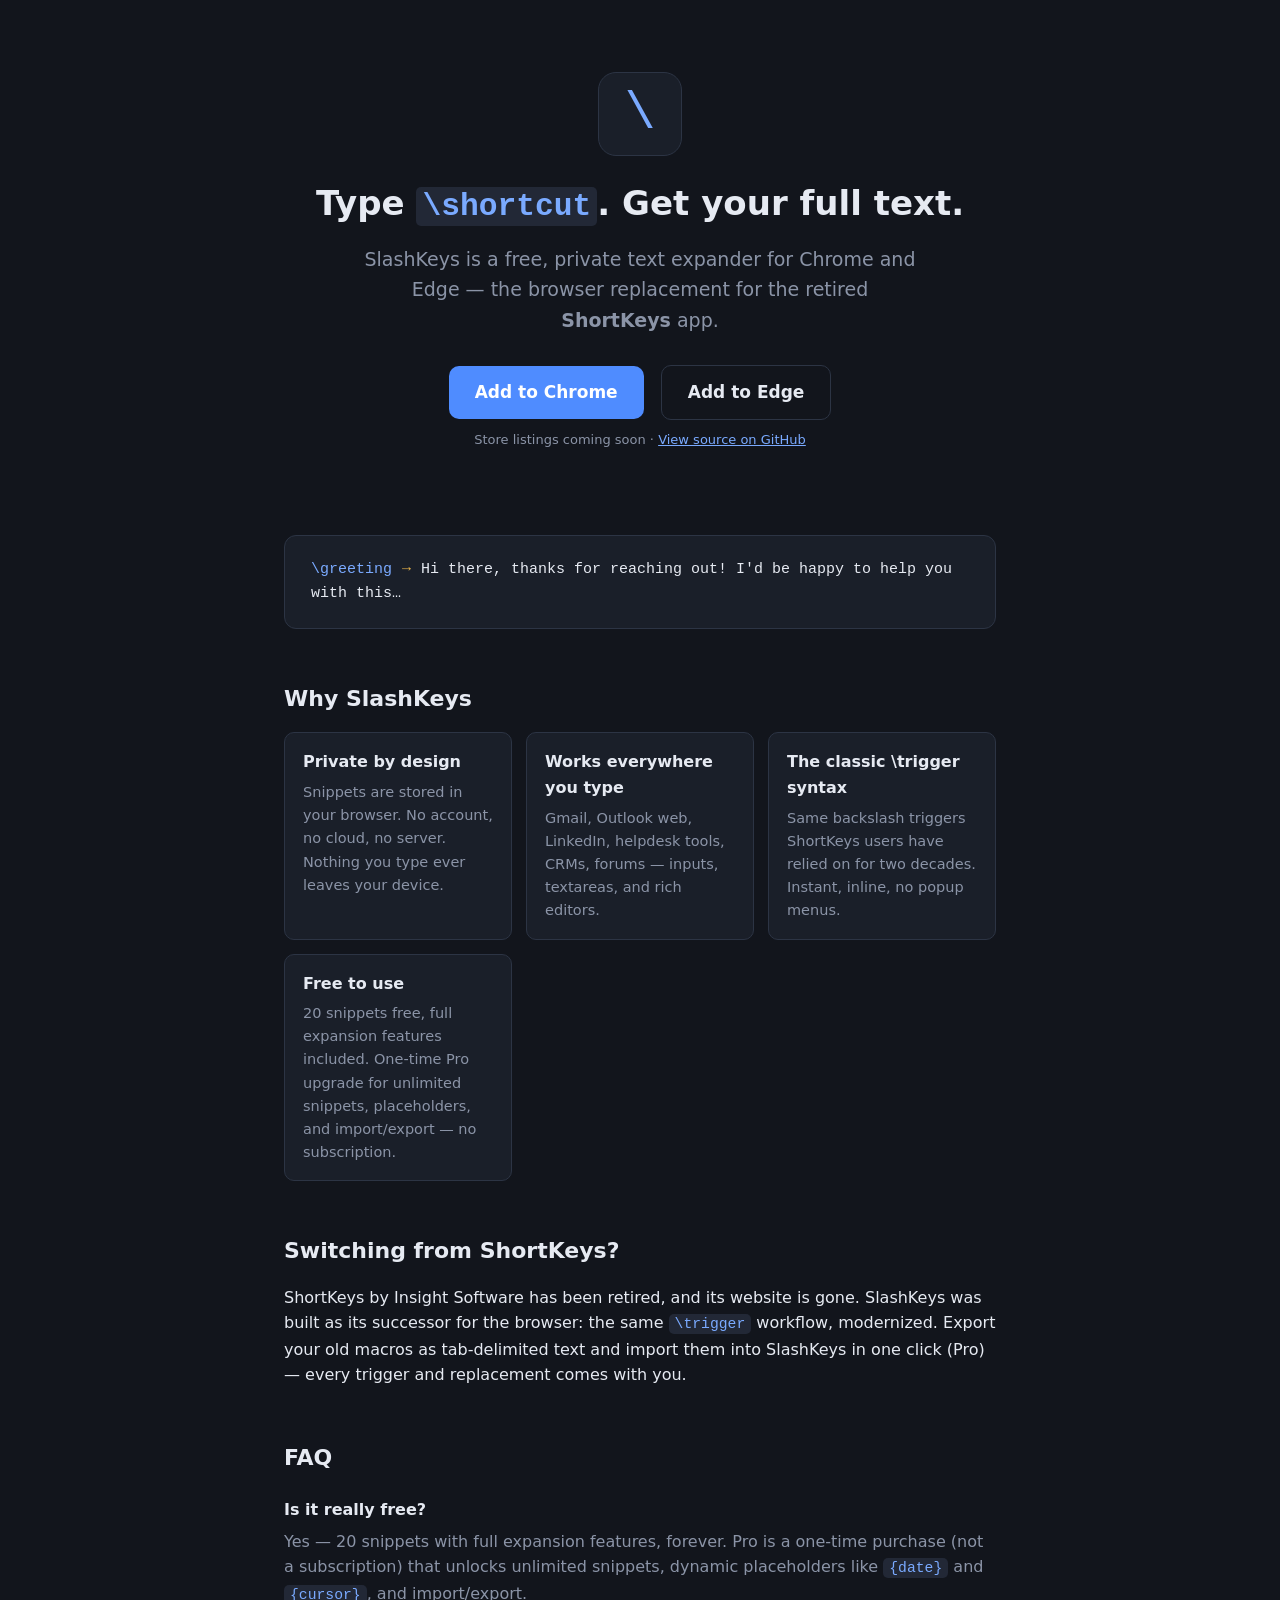
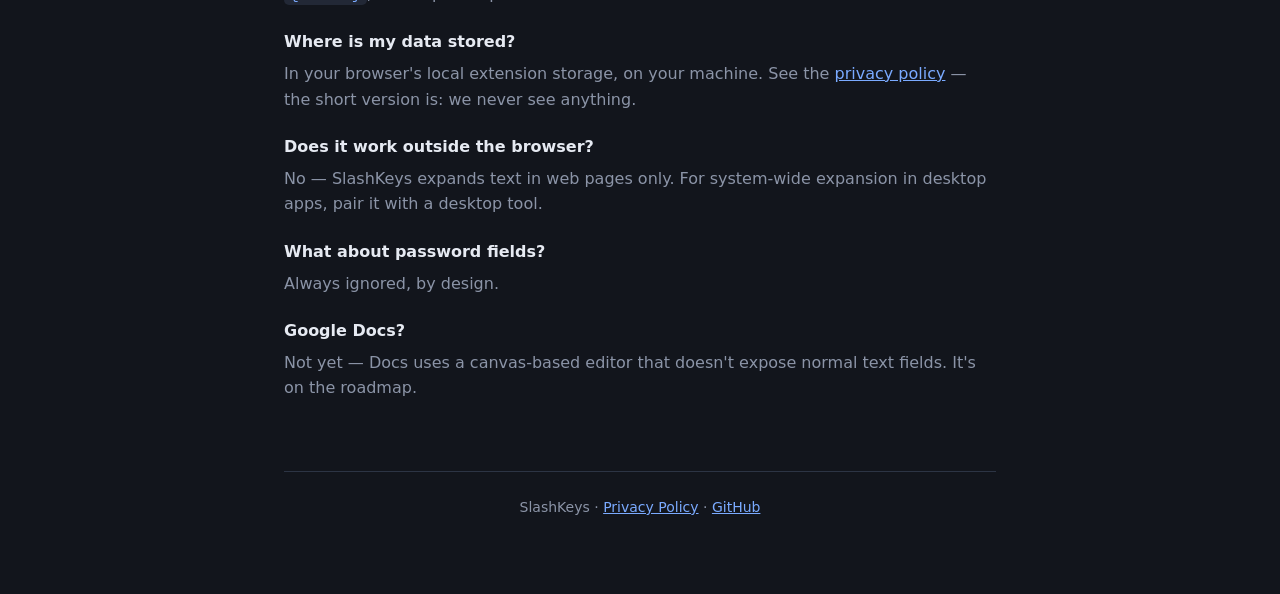
==== docs/index.html @ 685baf28 "Add landing page for GitHub Pages (ShortKeys-replacement SEO) Co-Authored-By: Claude Fable 5 <norepl" ====
<!DOCTYPE html>
<html lang="en">
<head>
  <meta charset="UTF-8">
  <meta name="viewport" content="width=device-width, initial-scale=1">
  <title>SlashKeys — Free Text Expander for Chrome &amp; Edge | The ShortKeys Replacement</title>
  <meta name="description" content="SlashKeys is a free, private text expander for Chrome and Edge — the replacement for the retired ShortKeys app. Type \shortcut and get your full text. No account, snippets never leave your device.">
  <style>
    :root {
      --bg: #12151c; --bg-raised: #1a1f29; --border: #2c3444;
      --text: #e6eaf2; --text-dim: #8b94a7;
      --accent: #4f8cff; --accent-lit: #7aaaff; --gold: #e8b44a;
      --mono: ui-monospace, 'Cascadia Code', Consolas, monospace;
    }
    * { box-sizing: border-box; }
    body { margin: 0; background: var(--bg); color: var(--text); font: 16px/1.6 system-ui, 'Segoe UI', sans-serif; }
    main { max-width: 760px; margin: 0 auto; padding: 0 24px 80px; }
    code { font-family: var(--mono); background: #222836; color: var(--accent-lit); padding: 2px 6px; border-radius: 5px; font-size: 0.92em; }
    a { color: var(--accent-lit); }

    .hero { text-align: center; padding: 72px 0 48px; }
    .hero .logo { font-family: var(--mono); font-size: 52px; color: var(--accent-lit); background: var(--bg-raised); border: 1px solid var(--border); border-radius: 18px; width: 84px; height: 84px; line-height: 84px; margin: 0 auto 20px; }
    h1 { font-size: 34px; margin: 0 0 12px; }
    .hero p.sub { color: var(--text-dim); font-size: 19px; max-width: 560px; margin: 0 auto 30px; }
    .cta { display: inline-block; background: var(--accent); color: #fff; text-decoration: none; padding: 13px 26px; border-radius: 10px; font-weight: 600; font-size: 17px; margin: 0 6px 10px; }
    .cta.ghost { background: transparent; border: 1px solid var(--border); color: var(--text); }
    .cta:hover { filter: brightness(1.12); }
    .soon { color: var(--text-dim); font-size: 13px; }

    .demo { background: var(--bg-raised); border: 1px solid var(--border); border-radius: 12px; padding: 22px 26px; font-family: var(--mono); font-size: 15px; margin: 36px 0; }
    .demo .typed { color: var(--accent-lit); }
    .demo .arrow { color: var(--gold); margin: 0 10px; }

    h2 { font-size: 22px; margin: 52px 0 16px; }
    .grid { display: grid; grid-template-columns: repeat(auto-fit, minmax(220px, 1fr)); gap: 14px; }
    .card { background: var(--bg-raised); border: 1px solid var(--border); border-radius: 10px; padding: 16px 18px; }
    .card b { display: block; margin-bottom: 6px; }
    .card p { margin: 0; color: var(--text-dim); font-size: 14.5px; }

    .faq dt { font-weight: 600; margin-top: 22px; }
    .faq dd { margin: 6px 0 0; color: var(--text-dim); }

    footer { border-top: 1px solid var(--border); margin-top: 70px; padding-top: 24px; color: var(--text-dim); font-size: 14px; text-align: center; }
  </style>
</head>
<body>
<main>
  <div class="hero">
    <div class="logo">\</div>
    <h1>Type <code>\shortcut</code>. Get your full text.</h1>
    <p class="sub">SlashKeys is a free, private text expander for Chrome and Edge —
      the browser replacement for the retired <b>ShortKeys</b> app.</p>
    <a class="cta" href="#" title="Coming soon">Add to Chrome</a>
    <a class="cta ghost" href="#" title="Coming soon">Add to Edge</a>
    <div class="soon">Store listings coming soon · <a href="https://github.com/JacobColburn/Slashkeys">View source on GitHub</a></div>
  </div>

  <div class="demo">
    <span class="typed">\greeting</span><span class="arrow">→</span>Hi there, thanks for reaching out! I'd be happy to help you with this…
  </div>

  <h2>Why SlashKeys</h2>
  <div class="grid">
    <div class="card"><b>Private by design</b><p>Snippets are stored in your browser. No account, no cloud, no server. Nothing you type ever leaves your device.</p></div>
    <div class="card"><b>Works everywhere you type</b><p>Gmail, Outlook web, LinkedIn, helpdesk tools, CRMs, forums — inputs, textareas, and rich editors.</p></div>
    <div class="card"><b>The classic \trigger syntax</b><p>Same backslash triggers ShortKeys users have relied on for two decades. Instant, inline, no popup menus.</p></div>
    <div class="card"><b>Free to use</b><p>20 snippets free, full expansion features included. One-time Pro upgrade for unlimited snippets, placeholders, and import/export — no subscription.</p></div>
  </div>

  <h2>Switching from ShortKeys?</h2>
  <p>ShortKeys by Insight Software has been retired, and its website is gone. SlashKeys was built
    as its successor for the browser: the same <code>\trigger</code> workflow, modernized.
    Export your old macros as tab-delimited text and import them into SlashKeys in one click (Pro) —
    every trigger and replacement comes with you.</p>

  <h2>FAQ</h2>
  <dl class="faq">
    <dt>Is it really free?</dt>
    <dd>Yes — 20 snippets with full expansion features, forever. Pro is a one-time purchase (not a subscription) that unlocks unlimited snippets, dynamic placeholders like <code>{date}</code> and <code>{cursor}</code>, and import/export.</dd>
    <dt>Where is my data stored?</dt>
    <dd>In your browser's local extension storage, on your machine. See the <a href="privacy">privacy policy</a> — the short version is: we never see anything.</dd>
    <dt>Does it work outside the browser?</dt>
    <dd>No — SlashKeys expands text in web pages only. For system-wide expansion in desktop apps, pair it with a desktop tool.</dd>
    <dt>What about password fields?</dt>
    <dd>Always ignored, by design.</dd>
    <dt>Google Docs?</dt>
    <dd>Not yet — Docs uses a canvas-based editor that doesn't expose normal text fields. It's on the roadmap.</dd>
  </dl>

  <footer>
    SlashKeys · <a href="privacy">Privacy Policy</a> · <a href="https://github.com/JacobColburn/Slashkeys">GitHub</a>
  </footer>
</main>
</body>
</html>
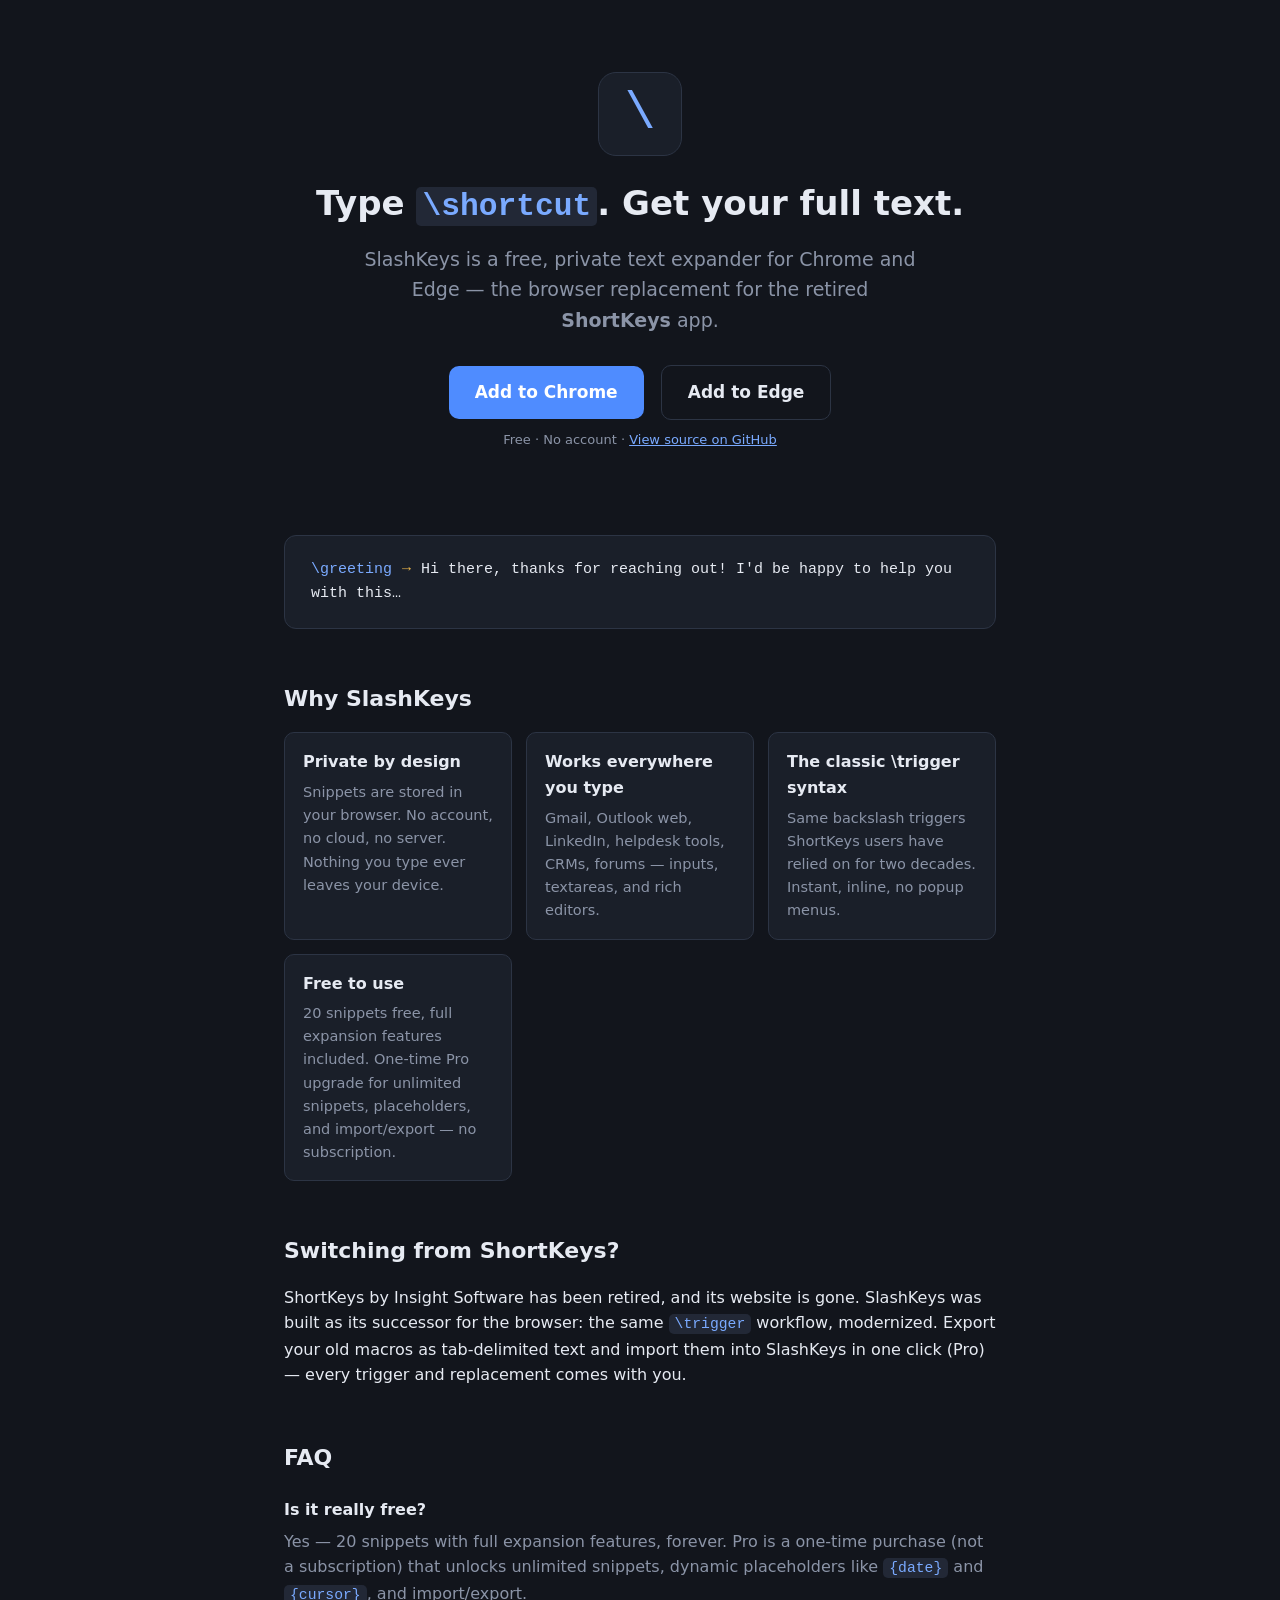
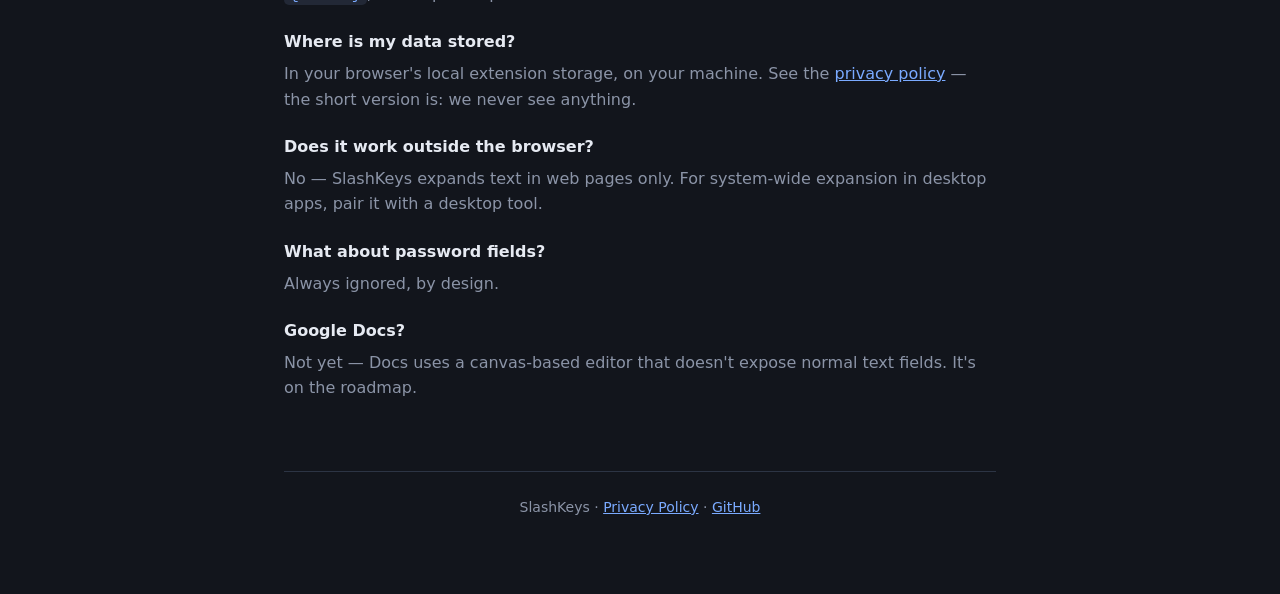
==== commit 8abe9076: "Landing page: live Chrome Web Store install link Co-Authored-By: Claude Fable 5 <noreply@anthropic.c" ====
--- a/docs/index.html
+++ b/docs/index.html
@@ -50,9 +50,9 @@
     <h1>Type <code>\shortcut</code>. Get your full text.</h1>
     <p class="sub">SlashKeys is a free, private text expander for Chrome and Edge —
       the browser replacement for the retired <b>ShortKeys</b> app.</p>
-    <a class="cta" href="#" title="Coming soon">Add to Chrome</a>
-    <a class="cta ghost" href="#" title="Coming soon">Add to Edge</a>
-    <div class="soon">Store listings coming soon · <a href="https://github.com/JacobColburn/Slashkeys">View source on GitHub</a></div>
+    <a class="cta" href="https://chromewebstore.google.com/detail/slashkeys-%E2%80%94-text-expander/ehenddhjfehdlphhgoibgibfcamnjkbb">Add to Chrome</a>
+    <a class="cta ghost" href="https://microsoftedge.microsoft.com/addons/search/SlashKeys">Add to Edge</a>
+    <div class="soon">Free · No account · <a href="https://github.com/JacobColburn/Slashkeys">View source on GitHub</a></div>
   </div>
 
   <div class="demo">
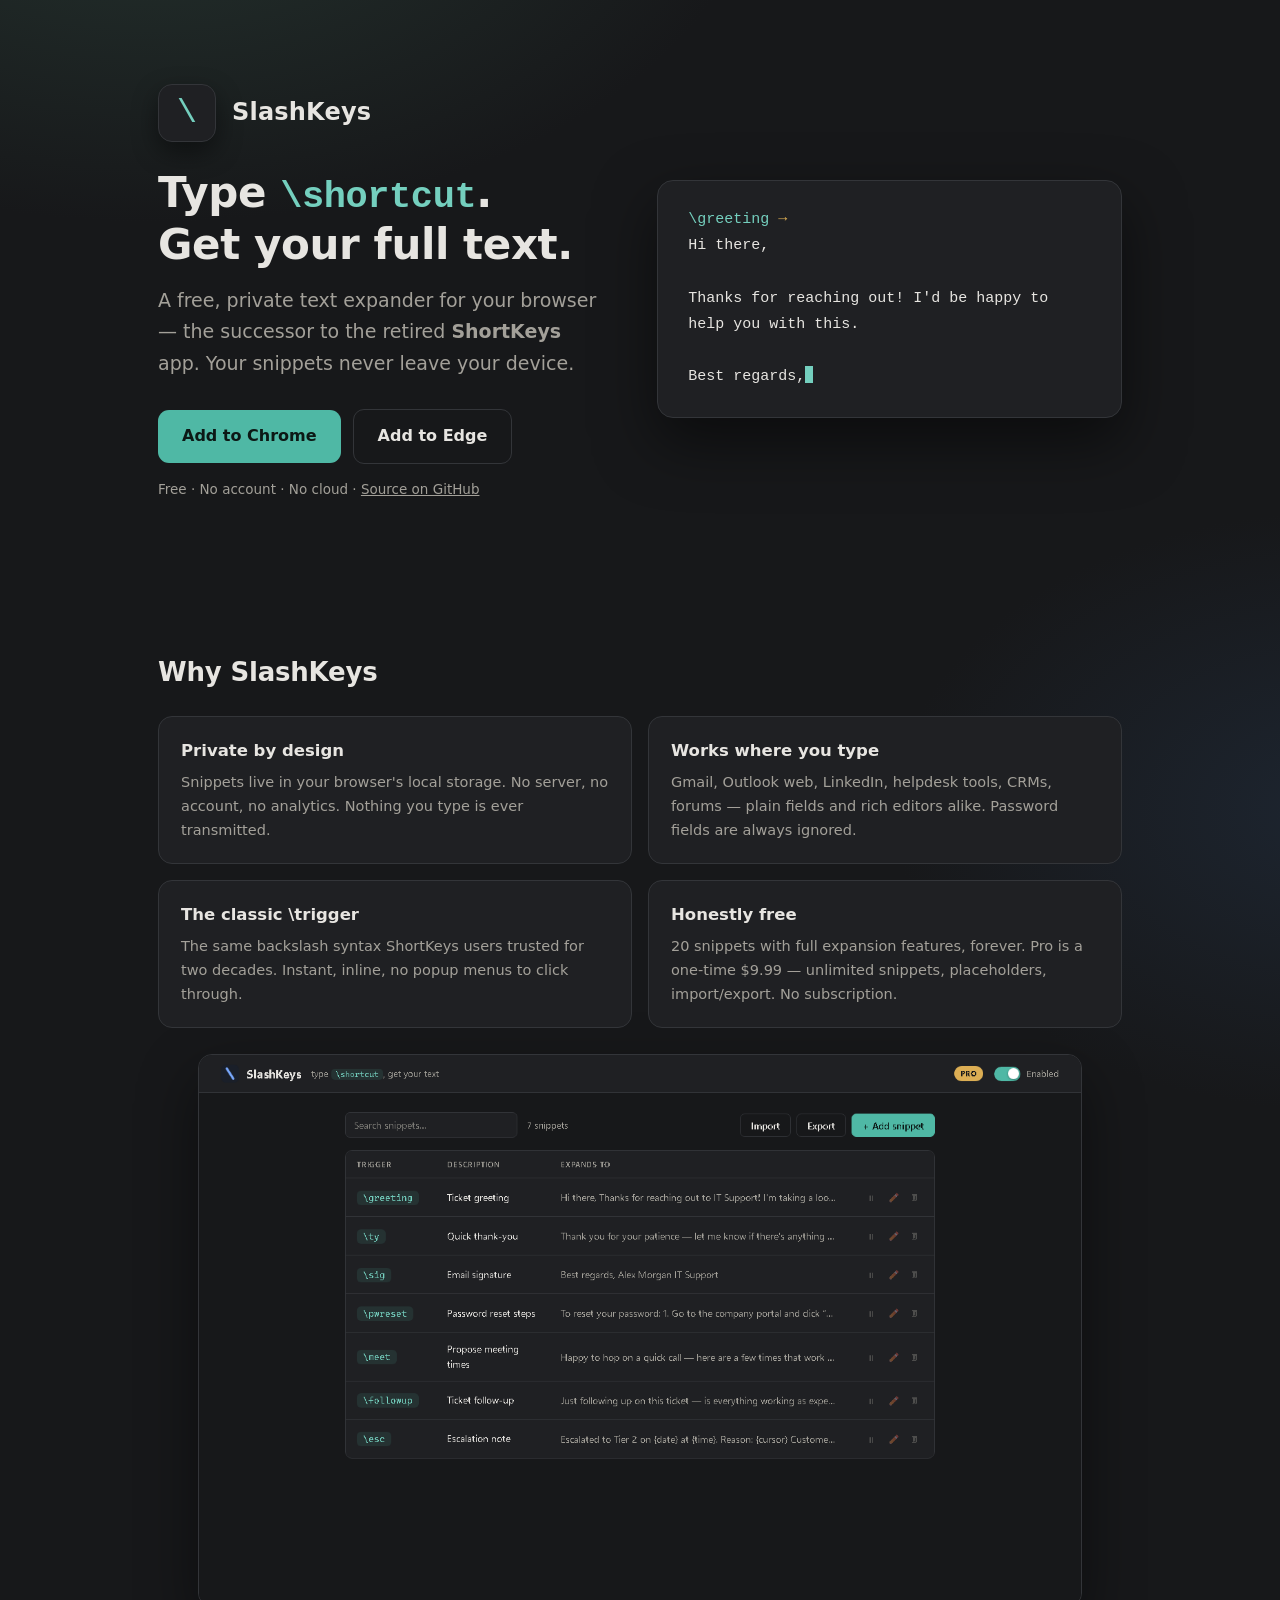
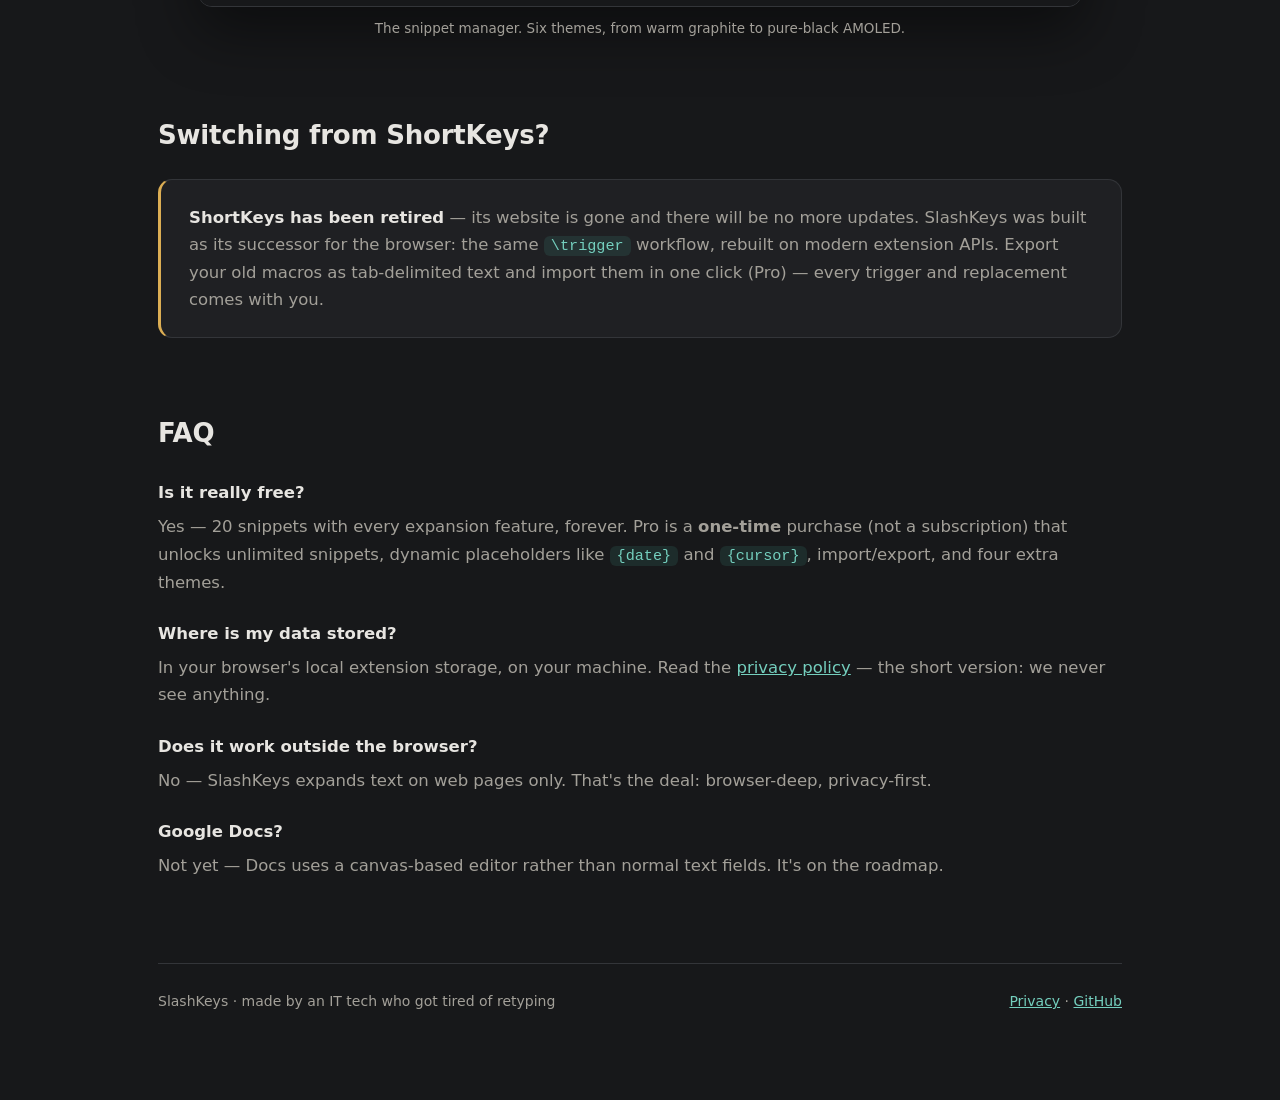
==== commit 8a33997e: "Landing page overhaul: SlashKeys graphite+teal identity, product screenshot, live demo card Co-Autho" ====
--- a/docs/index.html
+++ b/docs/index.html
@@ -5,90 +5,164 @@
   <meta name="viewport" content="width=device-width, initial-scale=1">
   <title>SlashKeys — Free Text Expander for Chrome &amp; Edge | The ShortKeys Replacement</title>
   <meta name="description" content="SlashKeys is a free, private text expander for Chrome and Edge — the replacement for the retired ShortKeys app. Type \shortcut and get your full text. No account, snippets never leave your device.">
+  <meta property="og:title" content="SlashKeys — Type \shortcut, get your full text">
+  <meta property="og:description" content="Free, private text expander for Chrome & Edge. No account, no cloud — the ShortKeys replacement.">
   <style>
     :root {
-      --bg: #12151c; --bg-raised: #1a1f29; --border: #2c3444;
-      --text: #e6eaf2; --text-dim: #8b94a7;
-      --accent: #4f8cff; --accent-lit: #7aaaff; --gold: #e8b44a;
-      --mono: ui-monospace, 'Cascadia Code', Consolas, monospace;
+      --bg: #17181a; --raised: #1f2023; --hover: #28292d; --border: #333539;
+      --text: #e7e5e1; --dim: #a3a099;
+      --accent: #4fb8a5; --accent-lit: #74cfbe; --accent-soft: rgba(79, 184, 165, 0.12);
+      --gold: #dcae54;
+      --mono: ui-monospace, "Cascadia Code", Consolas, monospace;
     }
     * { box-sizing: border-box; }
-    body { margin: 0; background: var(--bg); color: var(--text); font: 16px/1.6 system-ui, 'Segoe UI', sans-serif; }
-    main { max-width: 760px; margin: 0 auto; padding: 0 24px 80px; }
-    code { font-family: var(--mono); background: #222836; color: var(--accent-lit); padding: 2px 6px; border-radius: 5px; font-size: 0.92em; }
+    html { scroll-behavior: smooth; }
+    body {
+      margin: 0;
+      background:
+        radial-gradient(1100px 650px at 12% -5%, #24322e 0%, transparent 55%),
+        radial-gradient(900px 600px at 105% 30%, #1d2530 0%, transparent 50%),
+        var(--bg);
+      color: var(--text);
+      font: 16.5px/1.65 "Segoe UI Variable Text", "Segoe UI", system-ui, sans-serif;
+      -webkit-font-smoothing: antialiased;
+    }
+    main { max-width: 1020px; margin: 0 auto; padding: 0 28px 90px; }
+    code {
+      font-family: var(--mono); background: var(--accent-soft); color: var(--accent-lit);
+      padding: 1px 7px; border-radius: 6px; font-size: 0.92em;
+    }
     a { color: var(--accent-lit); }
 
-    .hero { text-align: center; padding: 72px 0 48px; }
-    .hero .logo { font-family: var(--mono); font-size: 52px; color: var(--accent-lit); background: var(--bg-raised); border: 1px solid var(--border); border-radius: 18px; width: 84px; height: 84px; line-height: 84px; margin: 0 auto 20px; }
-    h1 { font-size: 34px; margin: 0 0 12px; }
-    .hero p.sub { color: var(--text-dim); font-size: 19px; max-width: 560px; margin: 0 auto 30px; }
-    .cta { display: inline-block; background: var(--accent); color: #fff; text-decoration: none; padding: 13px 26px; border-radius: 10px; font-weight: 600; font-size: 17px; margin: 0 6px 10px; }
-    .cta.ghost { background: transparent; border: 1px solid var(--border); color: var(--text); }
-    .cta:hover { filter: brightness(1.12); }
-    .soon { color: var(--text-dim); font-size: 13px; }
+    /* Hero */
+    .hero { display: flex; align-items: center; gap: 56px; padding: 84px 0 64px; flex-wrap: wrap; }
+    .hero-left { flex: 1.1; min-width: 320px; }
+    .brand { display: flex; align-items: center; gap: 16px; margin-bottom: 26px; }
+    .mark {
+      font: 400 34px/1 var(--mono); color: var(--accent-lit);
+      background: var(--raised); border: 1px solid var(--border); border-radius: 14px;
+      width: 58px; height: 58px; display: flex; align-items: center; justify-content: center;
+      box-shadow: 0 10px 26px rgba(0,0,0,.45);
+    }
+    .brand span { font-size: 24px; font-weight: 700; letter-spacing: 0.2px; }
+    h1 { font-size: 42px; line-height: 1.18; margin: 0 0 16px; letter-spacing: -0.4px; }
+    h1 em { font-style: normal; color: var(--accent-lit); font-family: var(--mono); font-size: 0.88em; }
+    .sub { color: var(--dim); font-size: 19px; margin: 0 0 30px; max-width: 460px; }
+    .ctas { display: flex; gap: 12px; flex-wrap: wrap; align-items: center; }
+    .cta {
+      display: inline-block; text-decoration: none; font-weight: 600; font-size: 16px;
+      padding: 13px 24px; border-radius: 11px; transition: filter .12s, transform .08s;
+    }
+    .cta:active { transform: translateY(1px); }
+    .cta.chrome { background: var(--accent); color: #0c1815; }
+    .cta.edge { background: transparent; color: var(--text); border: 1px solid var(--border); }
+    .cta:hover { filter: brightness(1.1); }
+    .under-cta { color: var(--dim); font-size: 13.5px; margin-top: 14px; }
+    .under-cta a { color: var(--dim); }
 
-    .demo { background: var(--bg-raised); border: 1px solid var(--border); border-radius: 12px; padding: 22px 26px; font-family: var(--mono); font-size: 15px; margin: 36px 0; }
+    /* Demo card */
+    .demo {
+      flex: 1; min-width: 320px;
+      background: var(--raised); border: 1px solid var(--border); border-radius: 16px;
+      padding: 26px 30px; font: 15px/1.75 var(--mono); color: var(--dim);
+      box-shadow: 0 24px 60px rgba(0,0,0,.5);
+    }
     .demo .typed { color: var(--accent-lit); }
-    .demo .arrow { color: var(--gold); margin: 0 10px; }
+    .demo .arrow { color: var(--gold); }
+    .demo .out { color: var(--text); }
+    .demo .caret { display: inline-block; width: 8px; height: 17px; background: var(--accent-lit); vertical-align: -3px; animation: blink 1.1s steps(1) infinite; }
+    @keyframes blink { 50% { opacity: 0; } }
 
-    h2 { font-size: 22px; margin: 52px 0 16px; }
-    .grid { display: grid; grid-template-columns: repeat(auto-fit, minmax(220px, 1fr)); gap: 14px; }
-    .card { background: var(--bg-raised); border: 1px solid var(--border); border-radius: 10px; padding: 16px 18px; }
-    .card b { display: block; margin-bottom: 6px; }
-    .card p { margin: 0; color: var(--text-dim); font-size: 14.5px; }
+    /* Sections */
+    h2 { font-size: 26px; margin: 74px 0 22px; letter-spacing: -0.2px; }
+    .grid { display: grid; grid-template-columns: 1fr; gap: 16px; }
+    @media (min-width: 720px) { .grid { grid-template-columns: 1fr 1fr; } }
+    .card {
+      background: var(--raised); border: 1px solid var(--border); border-radius: 14px;
+      padding: 20px 22px;
+    }
+    .card b { display: block; margin-bottom: 7px; font-size: 16.5px; }
+    .card p { margin: 0; color: var(--dim); font-size: 14.5px; }
 
-    .faq dt { font-weight: 600; margin-top: 22px; }
-    .faq dd { margin: 6px 0 0; color: var(--text-dim); }
+    .shot { margin-top: 26px; }
+    .shot img {
+      width: 100%; border-radius: 14px; border: 1px solid var(--border);
+      box-shadow: 0 24px 60px rgba(0,0,0,.45); display: block;
+    }
+    .shot figcaption { color: var(--dim); font-size: 13.5px; margin-top: 10px; text-align: center; }
 
-    footer { border-top: 1px solid var(--border); margin-top: 70px; padding-top: 24px; color: var(--text-dim); font-size: 14px; text-align: center; }
+    .migrate {
+      background: var(--raised); border: 1px solid var(--border); border-left: 3px solid var(--gold);
+      border-radius: 14px; padding: 24px 28px; color: var(--dim);
+    }
+    .migrate b { color: var(--text); }
+
+    .faq dt { font-weight: 650; margin-top: 24px; font-size: 16.5px; }
+    .faq dd { margin: 7px 0 0; color: var(--dim); }
+
+    footer {
+      border-top: 1px solid var(--border); margin-top: 84px; padding-top: 26px;
+      color: var(--dim); font-size: 14px; display: flex; justify-content: space-between;
+      flex-wrap: wrap; gap: 10px;
+    }
   </style>
 </head>
 <body>
 <main>
   <div class="hero">
-    <div class="logo">\</div>
-    <h1>Type <code>\shortcut</code>. Get your full text.</h1>
-    <p class="sub">SlashKeys is a free, private text expander for Chrome and Edge —
-      the browser replacement for the retired <b>ShortKeys</b> app.</p>
-    <a class="cta" href="https://chromewebstore.google.com/detail/slashkeys-%E2%80%94-text-expander/ehenddhjfehdlphhgoibgibfcamnjkbb">Add to Chrome</a>
-    <a class="cta ghost" href="https://microsoftedge.microsoft.com/addons/search/SlashKeys">Add to Edge</a>
-    <div class="soon">Free · No account · <a href="https://github.com/JacobColburn/Slashkeys">View source on GitHub</a></div>
-  </div>
-
-  <div class="demo">
-    <span class="typed">\greeting</span><span class="arrow">→</span>Hi there, thanks for reaching out! I'd be happy to help you with this…
+    <div class="hero-left">
+      <div class="brand"><div class="mark">\</div><span>SlashKeys</span></div>
+      <h1>Type <em>\shortcut</em>.<br>Get your full text.</h1>
+      <p class="sub">A free, private text expander for your browser — the successor to the
+        retired <b>ShortKeys</b> app. Your snippets never leave your device.</p>
+      <div class="ctas">
+        <a class="cta chrome" href="https://chromewebstore.google.com/detail/slashkeys-%E2%80%94-text-expander/ehenddhjfehdlphhgoibgibfcamnjkbb">Add to Chrome</a>
+        <a class="cta edge" href="https://microsoftedge.microsoft.com/addons/detail/impfdopgfkjlicaiphfcaaiamfhcbfee">Add to Edge</a>
+      </div>
+      <p class="under-cta">Free · No account · No cloud · <a href="https://github.com/JacobColburn/Slashkeys">Source on GitHub</a></p>
+    </div>
+    <div class="demo">
+      <div><span class="typed">\greeting</span> <span class="arrow">→</span></div>
+      <div class="out">Hi there,<br><br>Thanks for reaching out! I'd be happy to help you with this.<br><br>Best regards,<span class="caret"></span></div>
+    </div>
   </div>
 
   <h2>Why SlashKeys</h2>
   <div class="grid">
-    <div class="card"><b>Private by design</b><p>Snippets are stored in your browser. No account, no cloud, no server. Nothing you type ever leaves your device.</p></div>
-    <div class="card"><b>Works everywhere you type</b><p>Gmail, Outlook web, LinkedIn, helpdesk tools, CRMs, forums — inputs, textareas, and rich editors.</p></div>
-    <div class="card"><b>The classic \trigger syntax</b><p>Same backslash triggers ShortKeys users have relied on for two decades. Instant, inline, no popup menus.</p></div>
-    <div class="card"><b>Free to use</b><p>20 snippets free, full expansion features included. One-time Pro upgrade for unlimited snippets, placeholders, and import/export — no subscription.</p></div>
+    <div class="card"><b>Private by design</b><p>Snippets live in your browser's local storage. No server, no account, no analytics. Nothing you type is ever transmitted.</p></div>
+    <div class="card"><b>Works where you type</b><p>Gmail, Outlook web, LinkedIn, helpdesk tools, CRMs, forums — plain fields and rich editors alike. Password fields are always ignored.</p></div>
+    <div class="card"><b>The classic \trigger</b><p>The same backslash syntax ShortKeys users trusted for two decades. Instant, inline, no popup menus to click through.</p></div>
+    <div class="card"><b>Honestly free</b><p>20 snippets with full expansion features, forever. Pro is a one-time $9.99 — unlimited snippets, placeholders, import/export. No subscription.</p></div>
   </div>
 
+  <figure class="shot">
+    <img src="screenshot-manager.png" alt="SlashKeys snippet manager — dark theme" loading="lazy">
+    <figcaption>The snippet manager. Six themes, from warm graphite to pure-black AMOLED.</figcaption>
+  </figure>
+
   <h2>Switching from ShortKeys?</h2>
-  <p>ShortKeys by Insight Software has been retired, and its website is gone. SlashKeys was built
-    as its successor for the browser: the same <code>\trigger</code> workflow, modernized.
-    Export your old macros as tab-delimited text and import them into SlashKeys in one click (Pro) —
-    every trigger and replacement comes with you.</p>
+  <div class="migrate">
+    <b>ShortKeys has been retired</b> — its website is gone and there will be no more updates.
+    SlashKeys was built as its successor for the browser: the same <code>\trigger</code> workflow,
+    rebuilt on modern extension APIs. Export your old macros as tab-delimited text and import them
+    in one click (Pro) — every trigger and replacement comes with you.
+  </div>
 
   <h2>FAQ</h2>
   <dl class="faq">
     <dt>Is it really free?</dt>
-    <dd>Yes — 20 snippets with full expansion features, forever. Pro is a one-time purchase (not a subscription) that unlocks unlimited snippets, dynamic placeholders like <code>{date}</code> and <code>{cursor}</code>, and import/export.</dd>
+    <dd>Yes — 20 snippets with every expansion feature, forever. Pro is a <b>one-time</b> purchase (not a subscription) that unlocks unlimited snippets, dynamic placeholders like <code>{date}</code> and <code>{cursor}</code>, import/export, and four extra themes.</dd>
     <dt>Where is my data stored?</dt>
-    <dd>In your browser's local extension storage, on your machine. See the <a href="privacy">privacy policy</a> — the short version is: we never see anything.</dd>
+    <dd>In your browser's local extension storage, on your machine. Read the <a href="privacy">privacy policy</a> — the short version: we never see anything.</dd>
     <dt>Does it work outside the browser?</dt>
-    <dd>No — SlashKeys expands text in web pages only. For system-wide expansion in desktop apps, pair it with a desktop tool.</dd>
-    <dt>What about password fields?</dt>
-    <dd>Always ignored, by design.</dd>
+    <dd>No — SlashKeys expands text on web pages only. That's the deal: browser-deep, privacy-first.</dd>
     <dt>Google Docs?</dt>
-    <dd>Not yet — Docs uses a canvas-based editor that doesn't expose normal text fields. It's on the roadmap.</dd>
+    <dd>Not yet — Docs uses a canvas-based editor rather than normal text fields. It's on the roadmap.</dd>
   </dl>
 
   <footer>
-    SlashKeys · <a href="privacy">Privacy Policy</a> · <a href="https://github.com/JacobColburn/Slashkeys">GitHub</a>
+    <span>SlashKeys · made by an IT tech who got tired of retyping</span>
+    <span><a href="privacy">Privacy</a> · <a href="https://github.com/JacobColburn/Slashkeys">GitHub</a></span>
   </footer>
 </main>
 </body>
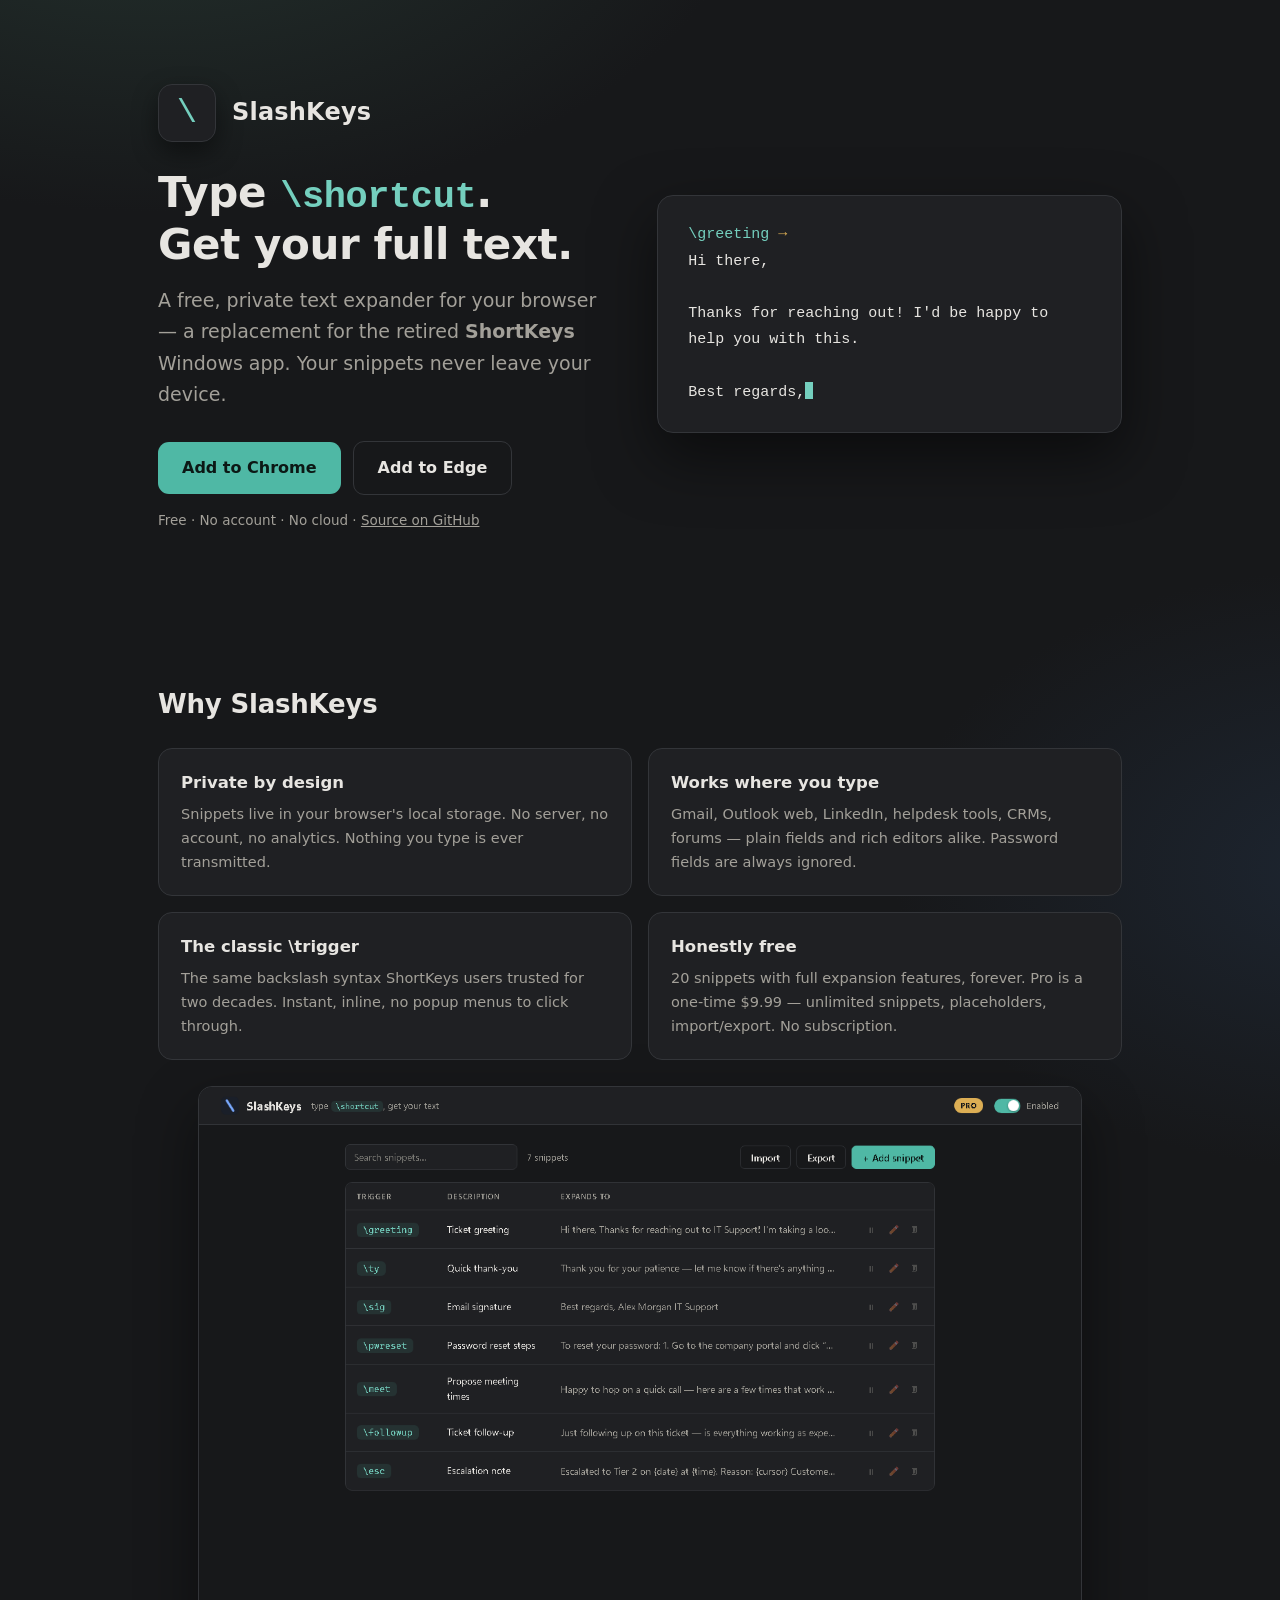
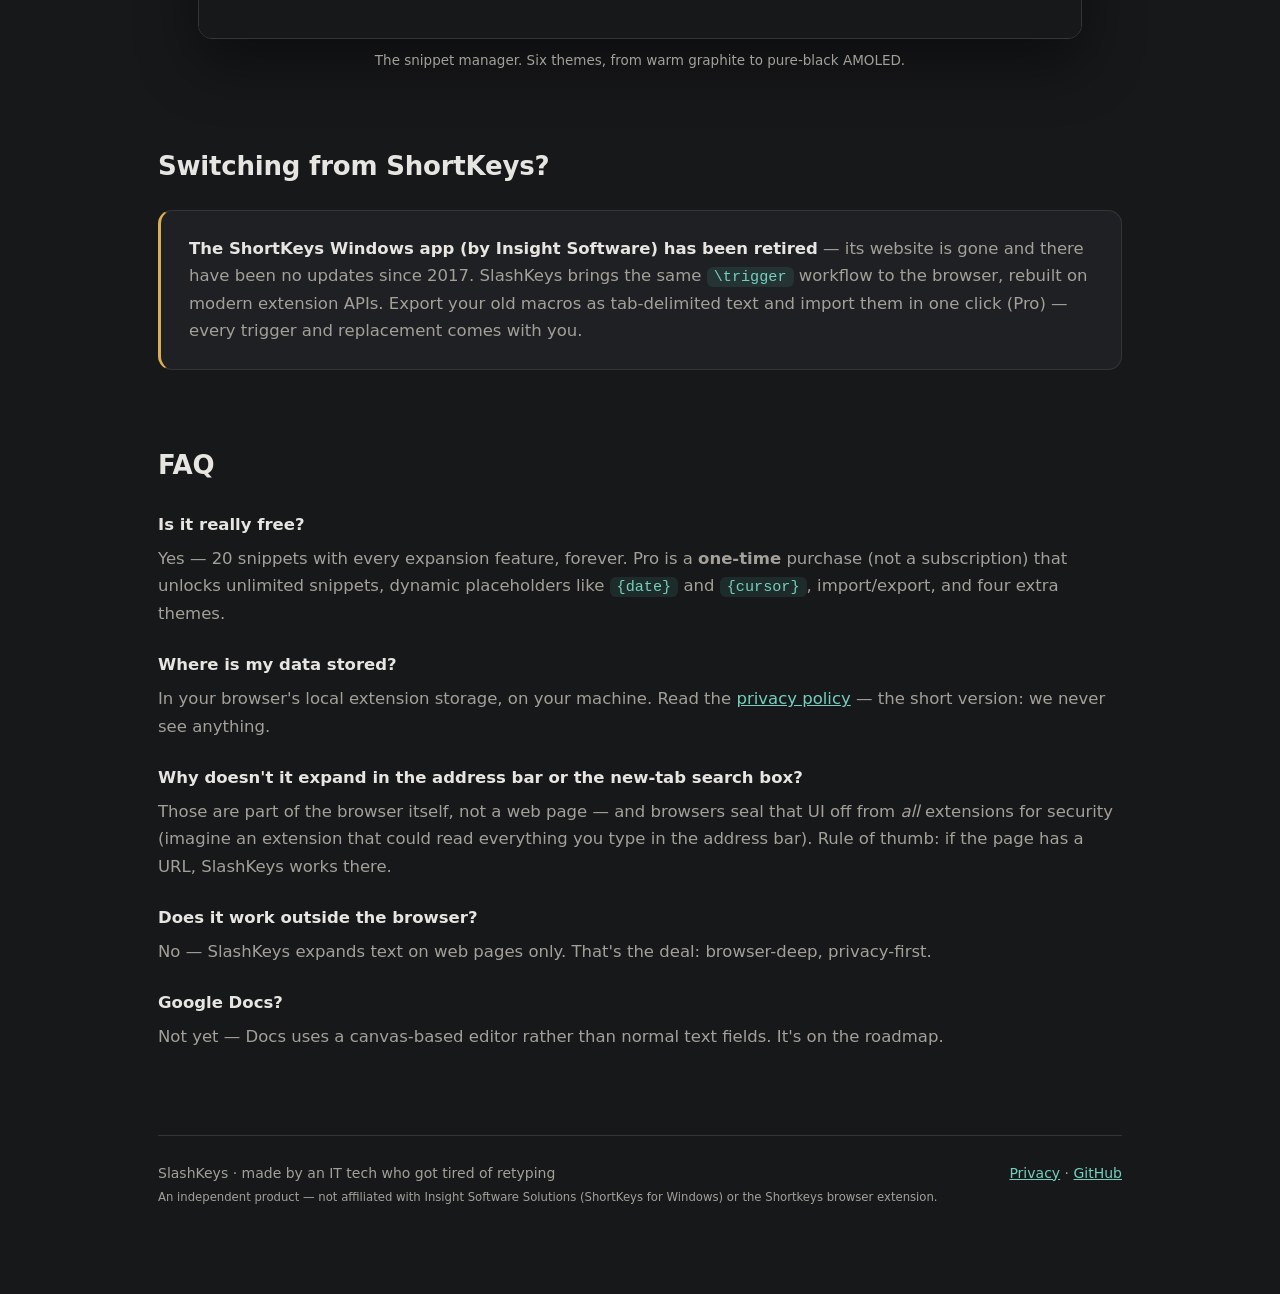
==== commit a84a67c2: "Qualify ShortKeys references (Windows app), add address-bar FAQ + non-affiliation note; stage v0.1.2" ====
--- a/docs/index.html
+++ b/docs/index.html
@@ -113,8 +113,8 @@
     <div class="hero-left">
       <div class="brand"><div class="mark">\</div><span>SlashKeys</span></div>
       <h1>Type <em>\shortcut</em>.<br>Get your full text.</h1>
-      <p class="sub">A free, private text expander for your browser — the successor to the
-        retired <b>ShortKeys</b> app. Your snippets never leave your device.</p>
+      <p class="sub">A free, private text expander for your browser — a replacement for the
+        retired <b>ShortKeys</b> Windows app. Your snippets never leave your device.</p>
       <div class="ctas">
         <a class="cta chrome" href="https://chromewebstore.google.com/detail/slashkeys-%E2%80%94-text-expander/ehenddhjfehdlphhgoibgibfcamnjkbb">Add to Chrome</a>
         <a class="cta edge" href="https://microsoftedge.microsoft.com/addons/detail/impfdopgfkjlicaiphfcaaiamfhcbfee">Add to Edge</a>
@@ -142,10 +142,11 @@
 
   <h2>Switching from ShortKeys?</h2>
   <div class="migrate">
-    <b>ShortKeys has been retired</b> — its website is gone and there will be no more updates.
-    SlashKeys was built as its successor for the browser: the same <code>\trigger</code> workflow,
-    rebuilt on modern extension APIs. Export your old macros as tab-delimited text and import them
-    in one click (Pro) — every trigger and replacement comes with you.
+    <b>The ShortKeys Windows app (by Insight Software) has been retired</b> — its website is gone
+    and there have been no updates since 2017. SlashKeys brings the same <code>\trigger</code>
+    workflow to the browser, rebuilt on modern extension APIs. Export your old macros as
+    tab-delimited text and import them in one click (Pro) — every trigger and replacement comes
+    with you.
   </div>
 
   <h2>FAQ</h2>
@@ -154,6 +155,10 @@
     <dd>Yes — 20 snippets with every expansion feature, forever. Pro is a <b>one-time</b> purchase (not a subscription) that unlocks unlimited snippets, dynamic placeholders like <code>{date}</code> and <code>{cursor}</code>, import/export, and four extra themes.</dd>
     <dt>Where is my data stored?</dt>
     <dd>In your browser's local extension storage, on your machine. Read the <a href="privacy">privacy policy</a> — the short version: we never see anything.</dd>
+    <dt>Why doesn't it expand in the address bar or the new-tab search box?</dt>
+    <dd>Those are part of the browser itself, not a web page — and browsers seal that UI off from
+      <i>all</i> extensions for security (imagine an extension that could read everything you type
+      in the address bar). Rule of thumb: if the page has a URL, SlashKeys works there.</dd>
     <dt>Does it work outside the browser?</dt>
     <dd>No — SlashKeys expands text on web pages only. That's the deal: browser-deep, privacy-first.</dd>
     <dt>Google Docs?</dt>
@@ -161,7 +166,9 @@
   </dl>
 
   <footer>
-    <span>SlashKeys · made by an IT tech who got tired of retyping</span>
+    <span>SlashKeys · made by an IT tech who got tired of retyping<br>
+      <small>An independent product — not affiliated with Insight Software Solutions (ShortKeys for Windows)
+      or the Shortkeys browser extension.</small></span>
     <span><a href="privacy">Privacy</a> · <a href="https://github.com/JacobColburn/Slashkeys">GitHub</a></span>
   </footer>
 </main>
